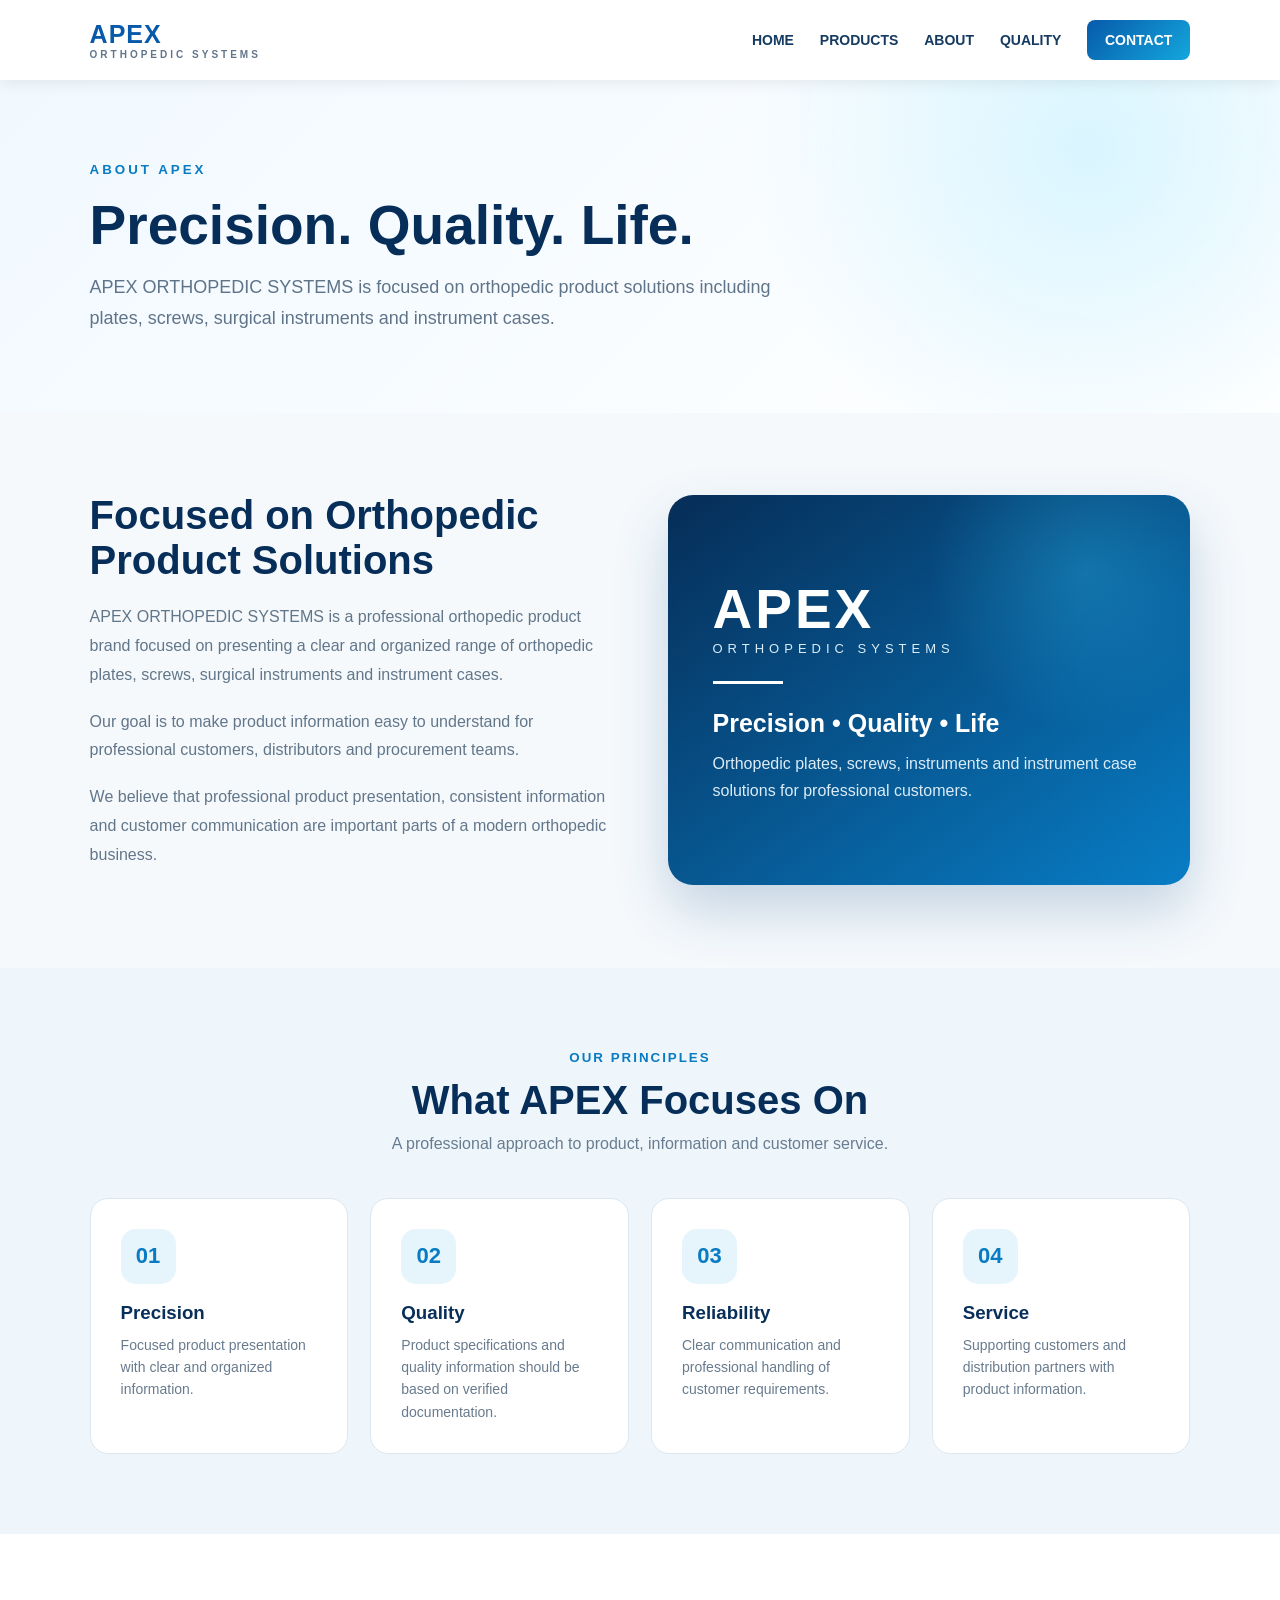
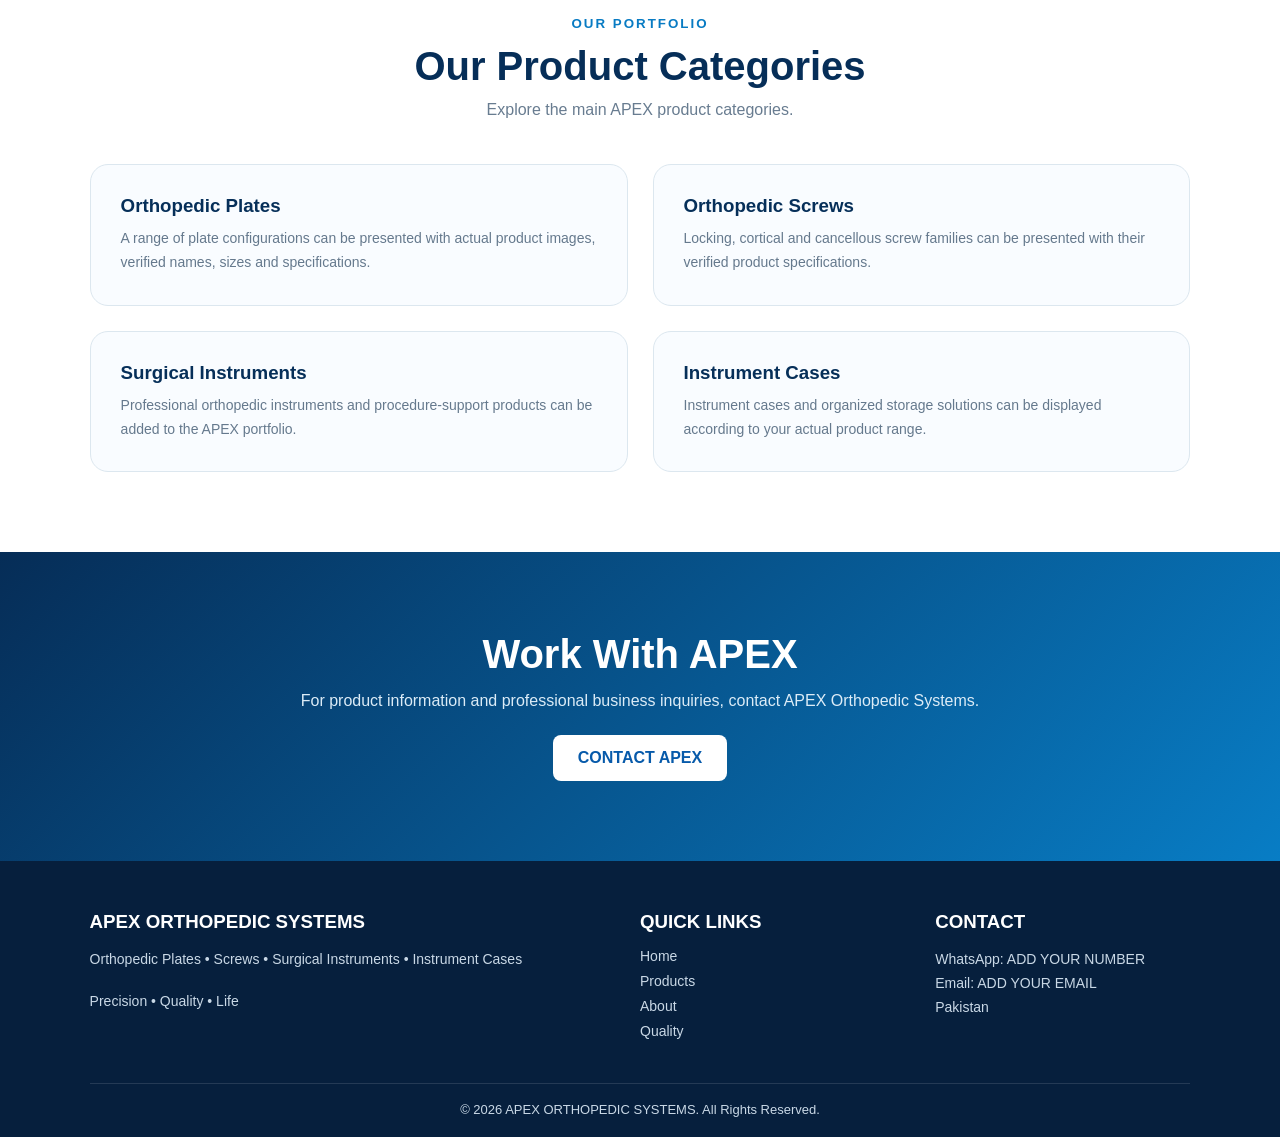
==== about.html @ f246911a "Add files via upload" ====
<!DOCTYPE html>
<html lang="en">

<head>

<meta charset="UTF-8">

<meta name="viewport"
content="width=device-width, initial-scale=1.0">

<meta name="description"
content="About APEX Orthopedic Systems - orthopedic plates, screws, surgical instruments and instrument cases.">

<title>About Us | APEX ORTHOPEDIC SYSTEMS</title>
<link rel="icon" type="image/png" href="apex-logo.png">
<style>

*{
    margin:0;
    padding:0;
    box-sizing:border-box;
    font-family:Arial,Helvetica,sans-serif;
}

html{
    scroll-behavior:smooth;
}

body{
    background:#f5f9fc;
    color:#10243d;
}

/* HEADER */

header{
    background:#fff;
    min-height:80px;
    padding:15px 7%;
    display:flex;
    align-items:center;
    justify-content:space-between;
    box-shadow:0 3px 15px rgba(0,0,0,.08);
    position:sticky;
    top:0;
    z-index:1000;
}

.logo{
    color:#075aaa;
    font-size:25px;
    font-weight:bold;
    letter-spacing:1px;
}

.logo span{
    display:block;
    color:#61758a;
    font-size:10px;
    letter-spacing:3px;
}

nav a{
    text-decoration:none;
    color:#163b60;
    font-size:14px;
    font-weight:bold;
    margin-left:22px;
}

nav a:hover{
    color:#0b86ca;
}

.contact{
    background:linear-gradient(135deg,#075aaa,#14a7dd);
    color:white!important;
    padding:12px 18px;
    border-radius:8px;
}

/* HERO */

.hero{
    padding:80px 7%;
    background:
    radial-gradient(circle at 85% 20%,#d9f5ff,transparent 30%),
    linear-gradient(135deg,#f1f9ff,#fff);
}

.hero small{
    color:#087bc3;
    font-weight:bold;
    letter-spacing:3px;
}

.hero h1{
    color:#062e58;
    font-size:55px;
    margin:15px 0;
}

.hero p{
    max-width:720px;
    color:#607489;
    font-size:18px;
    line-height:1.7;
}

/* MAIN */

section{
    padding:80px 7%;
}

.about-grid{
    display:grid;
    grid-template-columns:1fr 1fr;
    gap:55px;
    align-items:center;
}

.about-text h2{
    color:#062e58;
    font-size:40px;
    margin-bottom:20px;
}

.about-text p{
    color:#62768a;
    line-height:1.8;
    margin-bottom:18px;
}

/* BRAND BOX */

.brand-box{
    min-height:390px;
    border-radius:25px;
    padding:45px;
    background:
    radial-gradient(circle at 80% 20%,rgba(45,190,240,.3),transparent 30%),
    linear-gradient(145deg,#062d57,#087dc5);
    color:white;
    box-shadow:0 25px 55px rgba(0,65,125,.2);
    display:flex;
    flex-direction:column;
    justify-content:center;
}

.brand-box .apex{
    font-size:55px;
    font-weight:bold;
    letter-spacing:3px;
}

.brand-box .systems{
    letter-spacing:5px;
    font-size:13px;
    color:#d9edf8;
}

.brand-box hr{
    width:70px;
    border:0;
    border-top:3px solid white;
    margin:25px 0;
}

.brand-box h3{
    font-size:25px;
    margin-bottom:12px;
}

.brand-box p{
    color:#dcecf7;
    line-height:1.7;
}

/* VALUES */

.values{
    background:#eef6fb;
}

.title{
    text-align:center;
    margin-bottom:45px;
}

.title small{
    color:#087bc3;
    font-weight:bold;
    letter-spacing:2px;
}

.title h2{
    color:#062e58;
    font-size:40px;
    margin:12px 0;
}

.title p{
    color:#687c90;
}

.value-grid{
    display:grid;
    grid-template-columns:repeat(4,1fr);
    gap:22px;
}

.value-card{
    background:white;
    border:1px solid #dce7ef;
    border-radius:18px;
    padding:30px;
    transition:.3s;
}

.value-card:hover{
    transform:translateY(-7px);
    box-shadow:0 18px 40px rgba(0,60,120,.12);
}

.icon{
    width:55px;
    height:55px;
    border-radius:15px;
    background:#e6f5fc;
    color:#087bc3;
    display:flex;
    justify-content:center;
    align-items:center;
    font-size:22px;
    font-weight:bold;
    margin-bottom:18px;
}

.value-card h3{
    color:#082f59;
    margin-bottom:10px;
}

.value-card p{
    color:#687b8e;
    font-size:14px;
    line-height:1.6;
}

/* PORTFOLIO */

.portfolio{
    background:white;
}

.portfolio-grid{
    display:grid;
    grid-template-columns:repeat(2,1fr);
    gap:25px;
}

.portfolio-card{
    padding:30px;
    border:1px solid #dce7ef;
    border-radius:18px;
    background:#f9fcff;
}

.portfolio-card h3{
    color:#062f59;
    margin-bottom:10px;
}

.portfolio-card p{
    color:#65798d;
    line-height:1.7;
    font-size:14px;
}

/* CTA */

.cta{
    background:linear-gradient(135deg,#062d57,#087dc5);
    color:white;
    text-align:center;
}

.cta h2{
    font-size:40px;
    margin-bottom:15px;
}

.cta p{
    color:#dcecf7;
    margin-bottom:25px;
}

.cta a{
    display:inline-block;
    background:white;
    color:#075aaa;
    text-decoration:none;
    padding:14px 25px;
    border-radius:8px;
    font-weight:bold;
}

/* FOOTER */

footer{
    background:#061f3d;
    color:#c9d8e6;
    padding:50px 7% 20px;
}

.footer-grid{
    display:grid;
    grid-template-columns:2fr 1fr 1fr;
    gap:40px;
}

footer h3{
    color:white;
    margin-bottom:15px;
}

footer p{
    font-size:14px;
    line-height:1.7;
}

footer a{
    display:block;
    text-decoration:none;
    color:#c9d8e6;
    margin-bottom:9px;
    font-size:14px;
}

footer a:hover{
    color:white;
}

.copyright{
    border-top:1px solid rgba(255,255,255,.12);
    margin-top:35px;
    padding-top:18px;
    text-align:center;
    font-size:13px;
}

/* MOBILE */

@media(max-width:900px){

    header{
        padding:15px 4%;
    }

    nav a{
        margin-left:7px;
        font-size:11px;
    }

    .about-grid{
        grid-template-columns:1fr;
    }

    .value-grid{
        grid-template-columns:repeat(2,1fr);
    }

    .portfolio-grid{
        grid-template-columns:1fr;
    }

    .footer-grid{
        grid-template-columns:1fr 1fr;
    }

}

@media(max-width:600px){

    header{
        flex-direction:column;
        gap:15px;
    }

    nav{
        text-align:center;
    }

    nav a{
        display:inline-block;
        margin:5px;
    }

    .hero h1{
        font-size:40px;
    }

    .value-grid{
        grid-template-columns:1fr;
    }

    .footer-grid{
        grid-template-columns:1fr;
    }

    .brand-box .apex{
        font-size:43px;
    }

}

</style>

</head>


<body>


<!-- HEADER -->

<header>

<div class="logo">

APEX

<span>ORTHOPEDIC SYSTEMS</span>

</div>


<nav>

<a href="index.html">
HOME
</a>

<a href="products.html">
PRODUCTS
</a>

<a href="about.html">
ABOUT
</a>

<a href="quality.html">
QUALITY
</a>

<a href="index.html#contact"
class="contact">
CONTACT
</a>

</nav>

</header>


<!-- HERO -->

<section class="hero">

<small>
ABOUT APEX
</small>

<h1>
Precision. Quality. Life.
</h1>

<p>
APEX ORTHOPEDIC SYSTEMS is focused on
orthopedic product solutions including
plates, screws, surgical instruments and
instrument cases.
</p>

</section>


<!-- ABOUT -->

<section>

<div class="about-grid">


<div class="about-text">

<h2>
Focused on Orthopedic
Product Solutions
</h2>

<p>
APEX ORTHOPEDIC SYSTEMS is a professional
orthopedic product brand focused on presenting
a clear and organized range of orthopedic
plates, screws, surgical instruments and
instrument cases.
</p>

<p>
Our goal is to make product information easy
to understand for professional customers,
distributors and procurement teams.
</p>

<p>
We believe that professional product
presentation, consistent information and
customer communication are important parts
of a modern orthopedic business.
</p>

</div>


<div class="brand-box">

<div class="apex">
APEX
</div>

<div class="systems">
ORTHOPEDIC SYSTEMS
</div>

<hr>

<h3>
Precision • Quality • Life
</h3>

<p>
Orthopedic plates, screws, instruments
and instrument case solutions for
professional customers.
</p>

</div>


</div>

</section>


<!-- VALUES -->

<section class="values">

<div class="title">

<small>
OUR PRINCIPLES
</small>

<h2>
What APEX Focuses On
</h2>

<p>
A professional approach to product,
information and customer service.
</p>

</div>


<div class="value-grid">


<div class="value-card">

<div class="icon">
01
</div>

<h3>
Precision
</h3>

<p>
Focused product presentation with
clear and organized information.
</p>

</div>


<div class="value-card">

<div class="icon">
02
</div>

<h3>
Quality
</h3>

<p>
Product specifications and quality
information should be based on
verified documentation.
</p>

</div>


<div class="value-card">

<div class="icon">
03
</div>

<h3>
Reliability
</h3>

<p>
Clear communication and professional
handling of customer requirements.
</p>

</div>


<div class="value-card">

<div class="icon">
04
</div>

<h3>
Service
</h3>

<p>
Supporting customers and distribution
partners with product information.
</p>

</div>


</div>

</section>


<!-- PORTFOLIO -->

<section class="portfolio">

<div class="title">

<small>
OUR PORTFOLIO
</small>

<h2>
Our Product Categories
</h2>

<p>
Explore the main APEX product categories.
</p>

</div>


<div class="portfolio-grid">


<div class="portfolio-card">

<h3>
Orthopedic Plates
</h3>

<p>
A range of plate configurations can be
presented with actual product images,
verified names, sizes and specifications.
</p>

</div>


<div class="portfolio-card">

<h3>
Orthopedic Screws
</h3>

<p>
Locking, cortical and cancellous screw
families can be presented with their
verified product specifications.
</p>

</div>


<div class="portfolio-card">

<h3>
Surgical Instruments
</h3>

<p>
Professional orthopedic instruments and
procedure-support products can be added
to the APEX portfolio.
</p>

</div>


<div class="portfolio-card">

<h3>
Instrument Cases
</h3>

<p>
Instrument cases and organized storage
solutions can be displayed according
to your actual product range.
</p>

</div>


</div>

</section>


<!-- CTA -->

<section class="cta">

<h2>
Work With APEX
</h2>

<p>
For product information and professional
business inquiries, contact APEX Orthopedic Systems.
</p>

<a href="index.html#contact">
CONTACT APEX
</a>

</section>


<!-- FOOTER -->

<footer>

<div class="footer-grid">


<div>

<h3>
APEX ORTHOPEDIC SYSTEMS
</h3>

<p>
Orthopedic Plates • Screws •
Surgical Instruments •
Instrument Cases
</p>

<br>

<p>
Precision • Quality • Life
</p>

</div>


<div>

<h3>
QUICK LINKS
</h3>

<a href="index.html">
Home
</a>

<a href="products.html">
Products
</a>

<a href="about.html">
About
</a>

<a href="quality.html">
Quality
</a>

</div>


<div>

<h3>
CONTACT
</h3>

<p>
WhatsApp: ADD YOUR NUMBER
</p>

<p>
Email: ADD YOUR EMAIL
</p>

<p>
Pakistan
</p>

</div>


</div>


<div class="copyright">

© 2026 APEX ORTHOPEDIC SYSTEMS.
All Rights Reserved.

</div>

</footer>


</body>

</html>
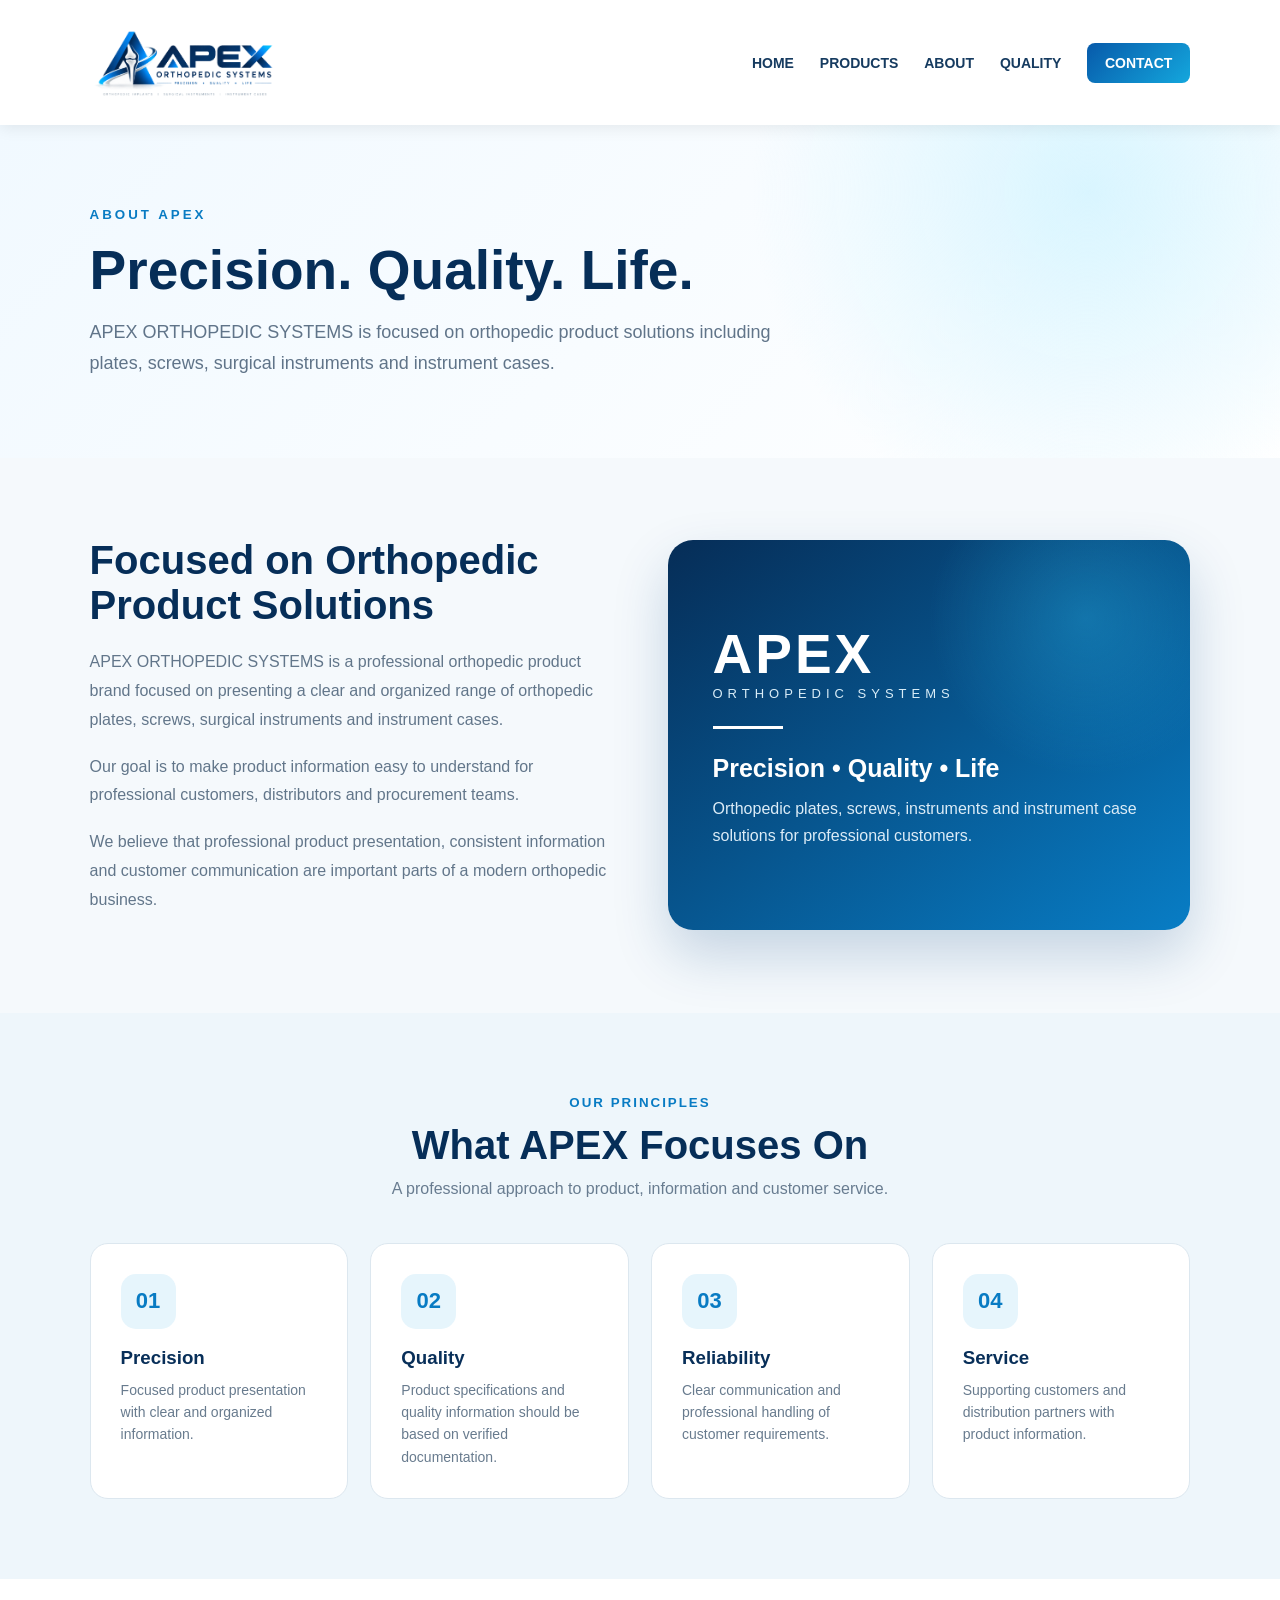
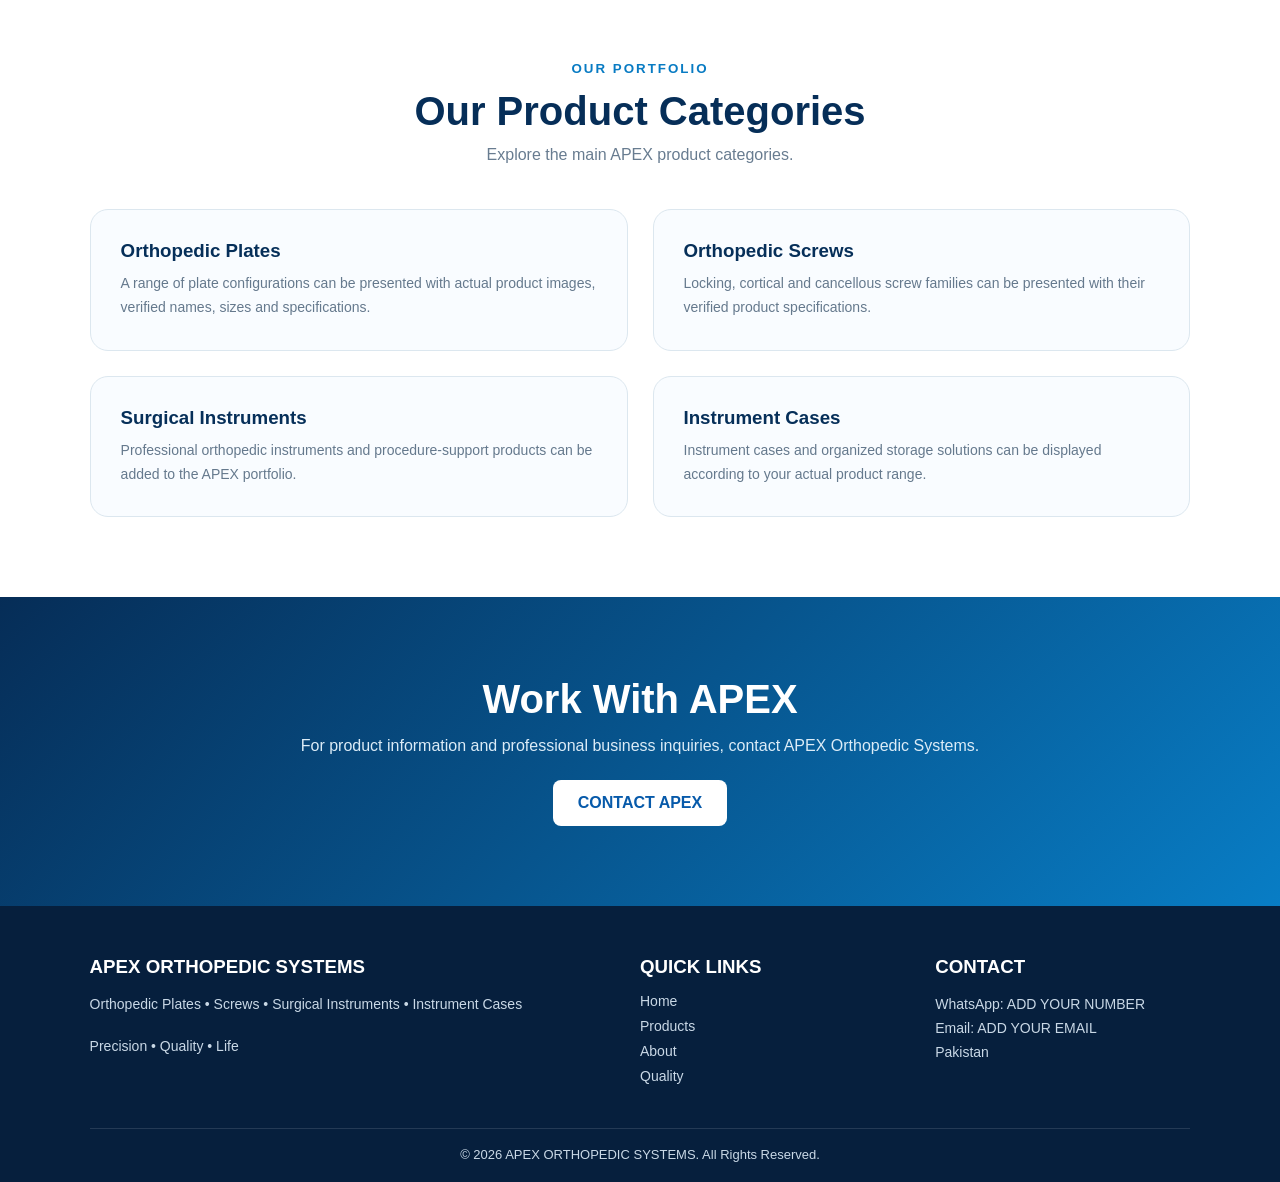
==== commit 0ab90875: "Add files via upload" ====
--- a/about.html
+++ b/about.html
@@ -427,14 +427,11 @@
 
 <header>
 
-<div class="logo">
-
-APEX
-
-<span>ORTHOPEDIC SYSTEMS</span>
-
-</div>
-
+<a href="index.html" class="logo">
+    <img src="apex-logo.png"
+         alt="APEX ORTHOPEDIC SYSTEMS"
+         style="width:190px; height:auto; display:block;">
+</a>
 
 <nav>
 
@@ -446,16 +443,15 @@
 PRODUCTS
 </a>
 
-<a href="about.html">
+<a href="index.html#about">
 ABOUT
 </a>
 
-<a href="quality.html">
+<a href="index.html#quality">
 QUALITY
 </a>
 
-<a href="index.html#contact"
-class="contact">
+<a href="index.html#contact" class="contact">
 CONTACT
 </a>
 
